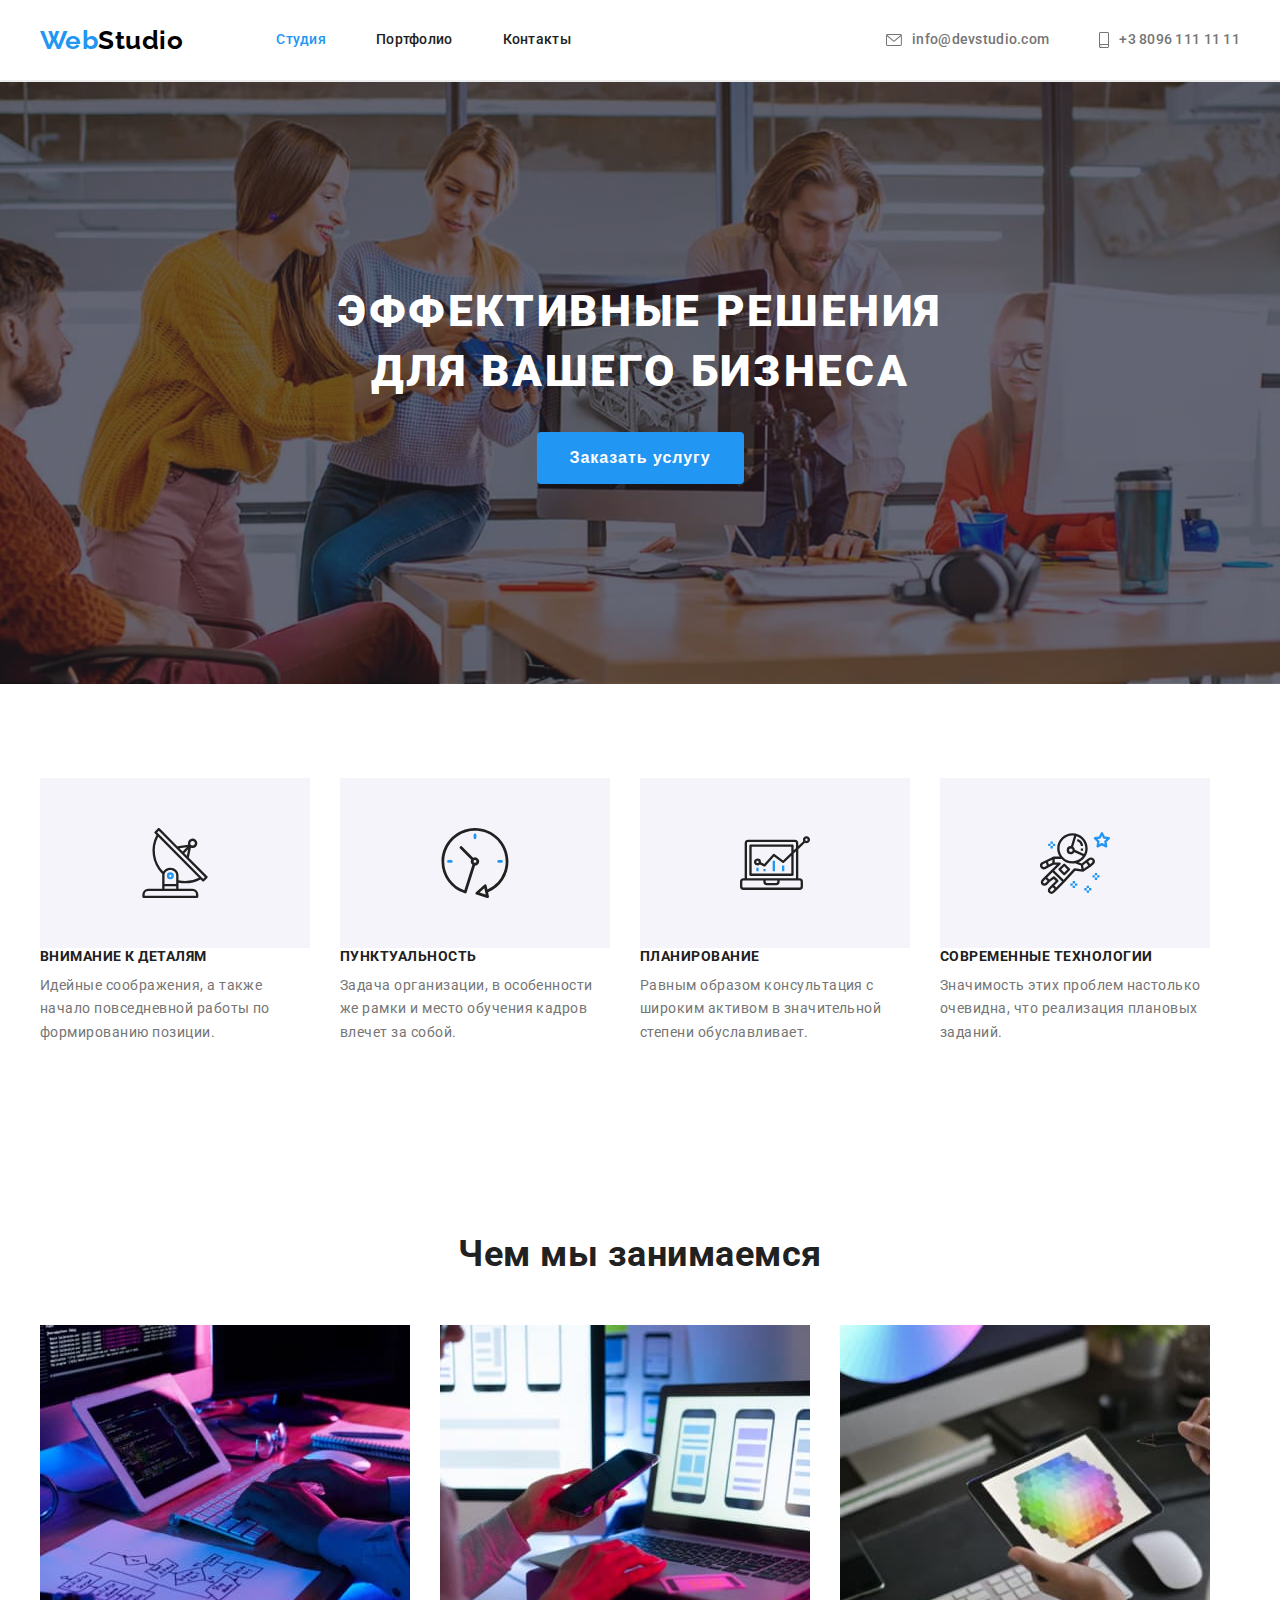
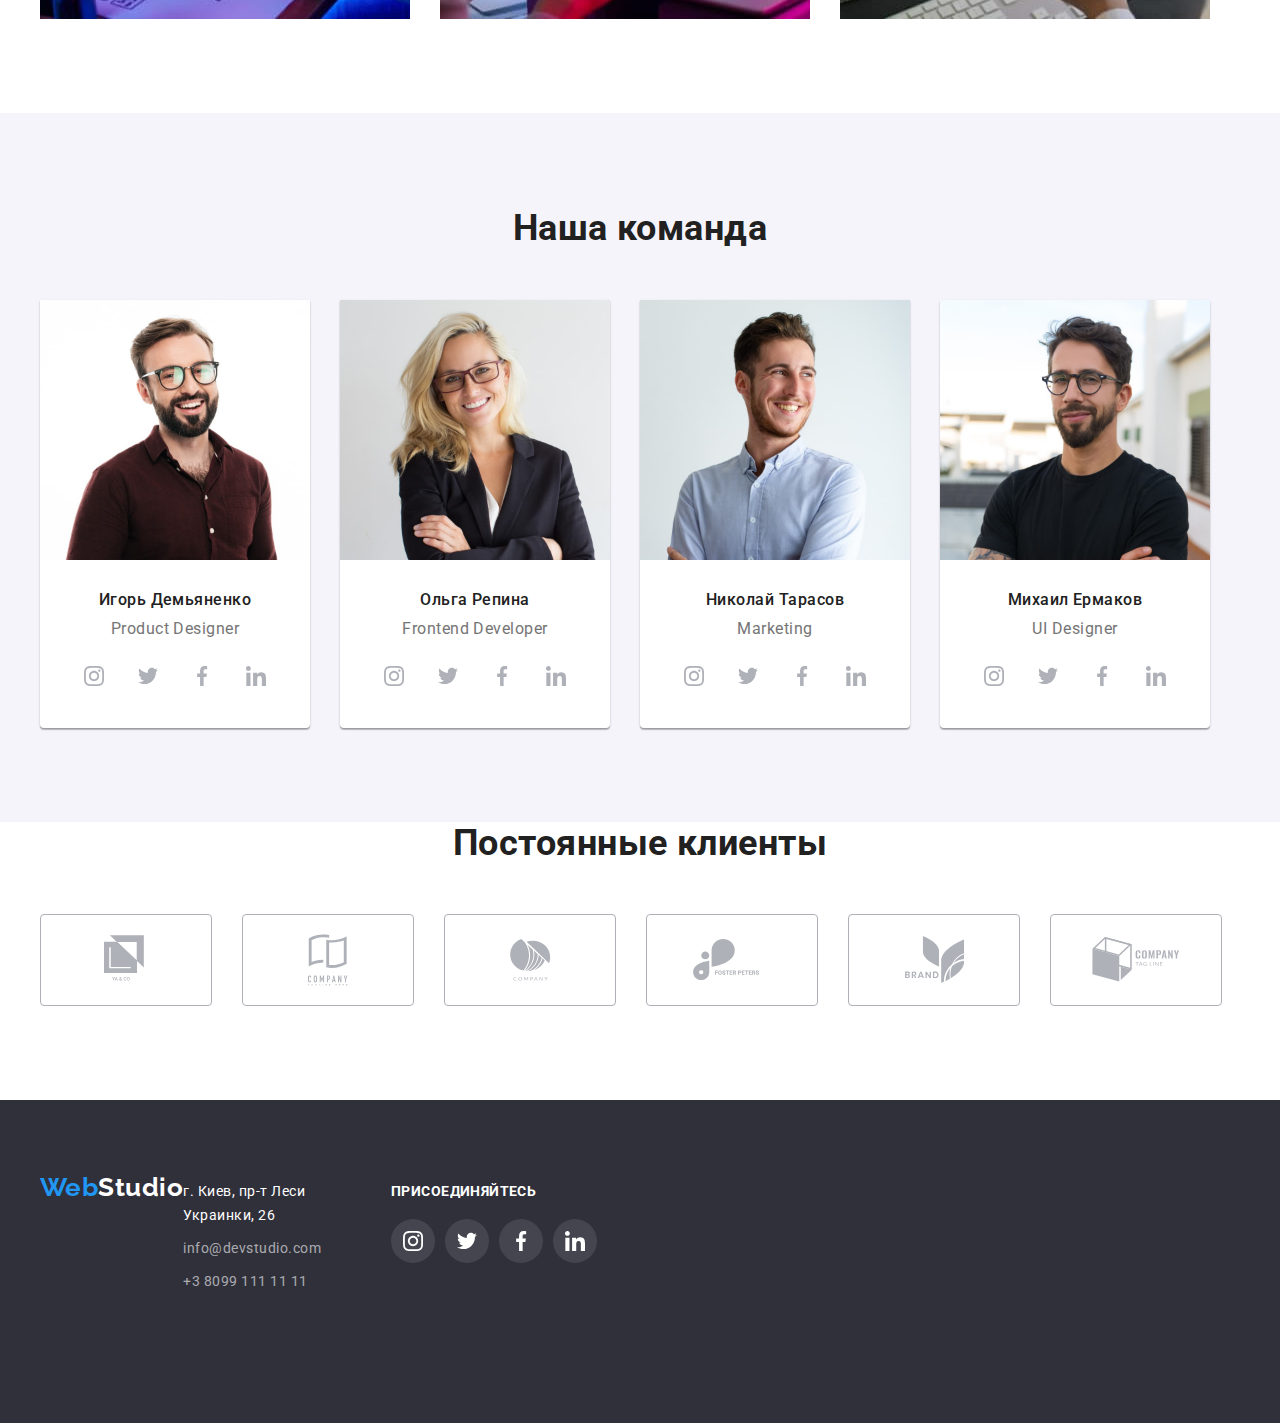
==== index.html @ 5ab29595 "44" ====
<!DOCTYPE html>
<html lang="ru">
  <head>
    <meta charset="UTF-8" />
    <meta name="viewport" content="width=device-width, initial-scale=1.0" />
    <title>WebStudio (Version 2.1)</title>
    <link rel="preconnect" href="https://fonts.gstatic.com" />
    <link
      href="https://fonts.googleapis.com/css2?family=Raleway:wght@700&family=Roboto:wght@400;500;700;900&display=swap"
      rel="stylesheet"
    />
    <link
      rel="stylesheet"
      href="https://cdnjs.cloudflare.com/ajax/libs/modern-normalize/1.0.0/modern-normalize.min.css"
      integrity="sha512-ISS7cAi1PEhQ8jnbJpJZMd29NlhNj4AWYyLOSp2CE/CsHxTCu+r+t0D2yoJudVrd0/8fTVPUVDzY5Tvli75u/g=="
      crossorigin="anonymous"
    />
    <link rel="stylesheet" href="./css/styles.css" />
  </head>
  <body>
    <header>
      <nav class="container main-nav">
        <a href="/" class="logo-header">
          <span class="logo-webletters">Web</span>Studio</a
        >
        <!-- Site nav -->
        <ul class="site-nav list">
          <li class="site-nav-item">
            <a href="/" class="primary-link current">Студия</a>
          </li>
          <li class="site-nav-item">
            <a href="./portfolio.html" class="primary-link">Портфолио</a>
          </li>
          <li class="site-nav-item">
            <a href="./contacts.html" class="primary-link">Контакты</a>
          </li>
        </ul>
        <!-- Contacts links in Header -->
        <ul class="header-contacts list">
          <li class="header-contacts-item">
            <a href="mailto:info@devstudio.com" class="contacts-link">
              <svg class="header-contacts-icon-env">
                <use href="./images/sprite.svg#envelope"></use></svg
              >info@devstudio.com</a
            >
          </li>
          <li class="header-contacts-item">
            <a href="tel:+380961111111" class="contacts-link"
              ><svg class="header-contacts-icon-smart">
                <use href="./images/sprite.svg#smartphone"></use></svg
              >+3 8096 111 11 11</a
            >
          </li>
        </ul>
      </nav>
      <div class="header-border"></div>
    </header>
    <main>
      <!-- Hero -->
      <section class="hero-section section">
        <h1 class="hero-section-title">
          ЭФФЕКТИВНЫЕ РЕШЕНИЯ <br />ДЛЯ ВАШЕГО БИЗНЕСА
        </h1>
        <!-- Button -->
        <button type="button" class="primary-button">Заказать услугу</button>
      </section>
      <section class="feature-section section">
        <div class="container">
          <h2 hidden>Features</h2>
          <ul class="features-list list">
            <li class="features-list-item icon-antenna">
              <h3 class="features-list-title">ВНИМАНИЕ К ДЕТАЛЯМ</h3>
              <p class="features-list-text">
                Идейные соображения, а также начало повседневной работы по
                формированию позиции.
              </p>
            </li>
            <li class="features-list-item icon-clock">
              <h3 class="features-list-title">ПУНКТУАЛЬНОСТЬ</h3>
              <p class="features-list-text">
                Задача организации, в особенности же рамки и место обучения
                кадров влечет за собой.
              </p>
            </li>
            <li class="features-list-item icon-diagram">
              <h3 class="features-list-title">ПЛАНИРОВАНИЕ</h3>
              <p class="features-list-text">
                Равным образом консультация с широким активом в значительной
                степени обуславливает.
              </p>
            </li>
            <li class="features-list-item icon-astronaut">
              <h3 class="features-list-title">СОВРЕМЕННЫЕ ТЕХНОЛОГИИ</h3>
              <p class="features-list-text">
                Значимость этих проблем настолько очевидна, что реализация
                плановых заданий.
              </p>
            </li>
          </ul>
        </div>
      </section>
      <!-- Courses -->
      <section class="courses-section section">
        <div class="container">
          <h2 class="secondary-titles">Чем мы занимаемся</h2>
          <ul class="list courses-list">
            <li class="courses-list-item">
              <a href="">
                <img
                  src="./images/box-1.jpg"
                  alt="Планшет на столе"
                  width="370"
                />
              </a>
            </li>
            <li class="courses-list-item">
              <a href="">
                <img
                  src="./images/box-2.jpg"
                  alt="Телефон в руке"
                  width="370"
                />
              </a>
            </li>
            <li class="courses-list-item">
              <a href="">
                <img
                  src="./images/box-3.jpg"
                  alt="Планшет в руке"
                  width="370"
                />
              </a>
            </li>
          </ul>
        </div>
      </section>
      <!-- Crew -->
      <section class="crew-section section">
        <div class="container">
          <h2 class="secondary-titles">Наша команда</h2>
          <ul class="list crew-list">
            <li class="crew-list-item">
              <img
                src="./images/Igor.jpg"
                alt="Фото Игорь Демьяненко"
                width="270"
              />
              <h3 class="crew-name">Игорь Демьяненко</h3>
              <p lang="en" class="crew-profession">Product Designer</p>
              <div class="crew-icon-row">
                <ul class="crew-icon-list list">
                  <li class="crew-icon-item">
                    <a href="#" class="crew-icon-link">
                      <svg class="crew-icon">
                        <use href="./images/sprite.svg#instagram"></use>
                      </svg>
                    </a>
                  </li>
                  <li class="crew-icon-item">
                    <a href="#" class="crew-icon-link">
                      <svg class="crew-icon">
                        <use href="./images/sprite.svg#twitter"></use>
                      </svg>
                    </a>
                  </li>
                  <li class="crew-icon-item">
                    <a href="#" class="crew-icon-link">
                      <svg class="crew-icon">
                        <use href="./images/sprite.svg#facebook"></use>
                      </svg>
                    </a>
                  </li>
                  <li class="crew-icon-item">
                    <a href="#" class="crew-icon-link">
                      <svg class="crew-icon">
                        <use href="./images/sprite.svg#linkedin"></use>
                      </svg>
                    </a>
                  </li>
                </ul>
              </div>
            </li>
            <li class="crew-list-item">
              <img
                src="./images/Olga.jpg"
                alt="Фото Ольга Репина"
                width="270"
              />
              <h3 class="crew-name">Ольга Репина</h3>
              <p lang="en" class="crew-profession">Frontend Developer</p>
              <div class="crew-icon-row">
                <ul class="crew-icon-list list">
                  <li class="crew-icon-item">
                    <a href="#" class="crew-icon-link">
                      <svg class="crew-icon">
                        <use href="./images/sprite.svg#instagram"></use>
                      </svg>
                    </a>
                  </li>
                  <li class="crew-icon-item">
                    <a href="#" class="crew-icon-link">
                      <svg class="crew-icon">
                        <use href="./images/sprite.svg#twitter"></use>
                      </svg>
                    </a>
                  </li>
                  <li class="crew-icon-item">
                    <a href="#" class="crew-icon-link">
                      <svg class="crew-icon">
                        <use href="./images/sprite.svg#facebook"></use>
                      </svg>
                    </a>
                  </li>
                  <li class="crew-icon-item">
                    <a href="#" class="crew-icon-link">
                      <svg class="crew-icon">
                        <use href="./images/sprite.svg#linkedin"></use>
                      </svg>
                    </a>
                  </li>
                </ul>
              </div>
            </li>
            <li class="crew-list-item">
              <img
                src="./images/Nick.jpg"
                alt="Фото Николай Тарасов"
                width="270"
              />
              <h3 class="crew-name">Николай Тарасов</h3>
              <p lang="en" class="crew-profession">Marketing</p>
              <div class="crew-icon-row">
                <ul class="crew-icon-list list">
                  <li class="crew-icon-item">
                    <a href="#" class="crew-icon-link">
                      <svg class="crew-icon">
                        <use href="./images/sprite.svg#instagram"></use>
                      </svg>
                    </a>
                  </li>
                  <li class="crew-icon-item">
                    <a href="#" class="crew-icon-link">
                      <svg class="crew-icon">
                        <use href="./images/sprite.svg#twitter"></use>
                      </svg>
                    </a>
                  </li>
                  <li class="crew-icon-item">
                    <a href="#" class="crew-icon-link">
                      <svg class="crew-icon">
                        <use href="./images/sprite.svg#facebook"></use>
                      </svg>
                    </a>
                  </li>
                  <li class="crew-icon-item">
                    <a href="#" class="crew-icon-link">
                      <svg class="crew-icon">
                        <use href="./images/sprite.svg#linkedin"></use>
                      </svg>
                    </a>
                  </li>
                </ul>
              </div>
            </li>
            <li class="crew-list-item">
              <img
                src="./images/Michel.jpg"
                alt="Фото Михаил Ермаков"
                width="270"
              />
              <h3 class="crew-name">Михаил Ермаков</h3>
              <p lang="en" class="crew-profession">UI Designer</p>
              <div class="crew-icon-row">
                <ul class="crew-icon-list list">
                  <li class="crew-icon-item">
                    <a href="#" class="crew-icon-link">
                      <svg class="crew-icon">
                        <use href="./images/sprite.svg#instagram"></use>
                      </svg>
                    </a>
                  </li>
                  <li class="crew-icon-item">
                    <a href="#" class="crew-icon-link">
                      <svg class="crew-icon">
                        <use href="./images/sprite.svg#twitter"></use>
                      </svg>
                    </a>
                  </li>
                  <li class="crew-icon-item">
                    <a href="#" class="crew-icon-link">
                      <svg class="crew-icon">
                        <use href="./images/sprite.svg#facebook"></use>
                      </svg>
                    </a>
                  </li>
                  <li class="crew-icon-item">
                    <a href="#" class="crew-icon-link">
                      <svg class="crew-icon">
                        <use href="./images/sprite.svg#linkedin"></use>
                      </svg>
                    </a>
                  </li>
                </ul>
              </div>
            </li>
          </ul>
        </div>
      </section>
      <!-- Clients -->
      <section class="client-section">
        <div class="container">
          <h2 class="secondary-titles">Постоянные клиенты</h2>
          <ul class="clients-list list">
            <li class="clients-item">
              <a href="#" class="clients-link">
                <svg class="clients-icon first-comp">
                  <use href="./images/sprite.svg#logo-1"></use>
                </svg>
              </a>
            </li>
            <li class="clients-item">
              <a href="#" class="clients-link">
                <svg class="clients-icon second-comp">
                  <use href="./images/sprite.svg#logo-2"></use>
                </svg>
              </a>
            </li>
            <li class="clients-item">
              <a href="#" class="clients-link">
                <svg class="clients-icon third-comp">
                  <use href="./images/sprite.svg#logo-3"></use>
                </svg>
              </a>
            </li>
            <li class="clients-item">
              <a href="#" class="clients-link">
                <svg class="clients-icon fourth-comp">
                  <use href="./images/sprite.svg#logo-4"></use>
                </svg>
              </a>
            </li>
            <li class="clients-item">
              <a href="#" class="clients-link">
                <svg class="clients-icon fifth-comp">
                  <use href="./images/sprite.svg#logo-5"></use>
                </svg>
              </a>
            </li>
            <li class="clients-item">
              <a href="#" class="clients-link">
                <svg class="clients-icon sixth-comp">
                  <use href="./images/sprite.svg#logo-6"></use>
                </svg>
              </a>
            </li>
          </ul>
        </div>
      </section>
    </main>
    <footer class="footer-bgc">
      <div class="container">
        <a href="/" class="logo-footer">
          <span class="logo-webletters">Web</span>Studio</a
        >
        <address class="footer-address">
          <ul class="footer-address-list list">
            <li class="footer-address-item">г. Киев, пр-т Леси Украинки, 26</li>
            <li class="footer-address-item">
              <a
                href="mailto:info@devstudio.com"
                class="footer-address-contacts"
                >info@devstudio.com</a
              >
            </li>
            <li class="footer-address-item">
              <a href="tel:+380991111111" class="footer-address-contacts"
                >+3 8099 111 11 11</a
              >
            </li>
          </ul>
        </address>
        <div class="footer-icon-row">
          <h4 class="footer-icon-title">присоединяйтесь</h4>
          <ul class="footer-icon-list list">
            <li class="footer-icon-item">
              <a href="#" class="footer-icon-link">
                <svg class="footer-icon">
                  <use href="./images/sprite.svg#instagram"></use>
                </svg>
              </a>
            </li>
            <li class="footer-icon-item">
              <a href="#" class="footer-icon-link">
                <svg class="footer-icon">
                  <use href="./images/sprite.svg#twitter"></use>
                </svg>
              </a>
            </li>
            <li class="footer-icon-item">
              <a href="#" class="footer-icon-link">
                <svg class="footer-icon">
                  <use href="./images/sprite.svg#facebook"></use>
                </svg>
              </a>
            </li>
            <li class="footer-icon-item">
              <a href="#" class="footer-icon-link">
                <svg class="footer-icon">
                  <use href="./images/sprite.svg#linkedin"></use>
                </svg>
              </a>
            </li>
          </ul>
        </div>
      </div>
    </footer>
  </body>
</html>
---- css/styles.css ----
:root {
  --primary-text-color: #212121;
  --secondary-text-color: #757575;
  --main-background-color: #e5e5e5;
  --secondary-background-color: #2f303a;
  --third-background-color: #f5f4fa;
  --accent-color: #2196f3;
  --white-color: #ffffff;
  --projects-list-item-gap: 30px;
  --icon-color: #afb1b8;
}
/* Текст основного текста (Заголовки) #212121 */
/* Вторичный цвет текста #757575 */
/* белый #ffffff */
/* акцент #2196F3 */
/* основной цвет фона #E5E5E5 */
/* вторичный цвет фона - Эффективные решения и Футер #2F303A */
/* вторичный цвет фона - Наша команда #F5F4FA */
body {
  margin: 0;
  background-color: var(--white-color);
  font-family: 'Roboto', sans-serif;
  letter-spacing: 0.03em;
  color: var(--primary-text-color);
  overflow-x: hidden;
}
.container {
  margin: 0 auto;
  width: 1200px;
  padding-left: 15px;
  padding-right: 15px;
  margin-left: auto;
  margin-right: auto;

  /* outline: 2px solid tomato; */
}
.section {
  padding-top: 94px;
  padding-bottom: 94px;
}
img {
  display: block;
  max-width: 100%;
  height: auto;
}
/* Утилиты */
.list {
  list-style: none;
  padding: 0;
  margin: 0;
}
/* Header */
.main-nav {
  display: flex;
  align-items: center;
}
.header-border {
  width: 1600px;
  height: 0px;
  left: 0px;
  top: 80px;
  border: 1px solid #ececec;
}
/* Header Logo */
.logo-header {
  font-family: Raleway;
  font-weight: bold;
  font-size: 26px;
  line-height: 1.19;
  color: #000000;
  text-decoration: none;
}
.logo-webletters {
  color: var(--accent-color);
}
/* Header Site nav */
.site-nav {
  display: flex;
  margin-left: 93px;
}
.site-nav .site-nav-item:not(:last-child) {
  margin-right: 50px;
}
.site-nav .primary-link {
  display: block;
  padding-top: 32px;
  padding-bottom: 32px;
}
.primary-link {
  font-weight: 500;
  font-size: 14px;
  line-height: 1.14;
  letter-spacing: 0.02em;
  color: var(--primary-text-color);
  text-decoration: none;
}
.current {
  color: var(--accent-color);
}
.primary-link:hover,
.primary-link:focus {
  color: var(--accent-color);
}
/* Header contacts */
.header-contacts {
  display: flex;
  margin-left: auto;
}
.header-contacts .header-contacts-item + .header-contacts-item {
  margin-left: 50px;
}
.contacts-link {
  display: flex;
  font-weight: 500;
  font-size: 14px;
  line-height: 1.14;
  letter-spacing: 0.02em;
  justify-content: center;
  align-items: center;
  color: var(--secondary-text-color);
  text-decoration: none;
  fill: var(--secondary-text-color);
}
.contacts-link:hover,
.contacts-link:focus {
  color: var(--accent-color);
  fill: var(--accent-color);
}
.header-contacts-icon-env {
  margin-right: 10px;
  width: 16px;
  height: 12px;
}
.header-contacts-icon-smart {
  margin-right: 10px;
  width: 10px;
  height: 16px;
}
/* .header-contacts-icon:hover {
  fill: var(--accent-color);
} */

.header-portfolio {
  margin-top: 0;
}
.portfolio-nav {
  display: flex;
  justify-content: center;
  margin-bottom: 34px;
}
.portfolio-nav .portfolio-nav-item + .portfolio-nav-item {
  margin-left: 8px;
}
/* Hero */
.hero-section {
  margin-top: 0;
  padding-top: 200px;
  padding-bottom: 200px;
  text-align: center;
  background-color: C4C4C4;
  background-image: linear-gradient(
      rgba(47, 48, 58, 0.4),
      rgba(47, 48, 58, 0.4)
    ),
    url('../images/hero-bg-img.jpg');
  background-repeat: no-repeat;
  background-position: center;
  background-size: cover;
}
.hero-section-title {
  margin: 0;
  margin-bottom: 30px;
  font-weight: 900;
  font-size: 44px;
  line-height: 1.36;
  letter-spacing: 0.06em;
  text-transform: uppercase;
  color: var(--white-color);
}
/* Buttons */
/* Заказать услугу */
.primary-button {
  display: inline-block;
  border: 1px solid transparent;
  border-radius: 4px;
  padding: 10px 32px;
  min-width: 200px;
  font-weight: bold;
  font-size: 16px;
  line-height: 1.87;
  align-items: center;
  text-align: center;
  letter-spacing: 0.06em;
  background-color: var(--accent-color);
  color: var(--white-color);
}
/* Кнопки второй страницы */
.secondary-button {
  display: inline-block;
  border: 1px solid transparent;
  border-radius: 4px;
  padding: 6px 22px;
  min-width: 73px;
  font-weight: 500;
  font-size: 16px;
  line-height: 1.6;
  background-color: var(--third-background-color);
  color: var(--primary-text-color);
  text-align: center;
}
.secondary-button:hover,
.secondary-button:focus {
  background-color: var(--accent-color);
  color: var(--white-color);
  box-shadow: 0px 3px 1px rgba(0, 0, 0, 0.1), 0px 1px 2px rgba(0, 0, 0, 0.08),
    0px 2px 2px rgba(0, 0, 0, 0.12);
}
.pointer {
  cursor: pointer;
}
/* Features */
/* .feature-section {
  margin-bottom: 94px;
} */
.features-list {
  display: flex;
}
.features-list-item {
  width: 270px;
}

.features-list-item::before {
  display: block;
  content: '';
  height: 120px;
  padding: 25px 100px;
  background-size: 70px 70px;
  background-repeat: no-repeat;
  background-position: center;
  background-color: var(--third-background-color);
}
.icon-antenna::before {
  background-image: url('../images/antenna.svg');
}
.icon-clock::before {
  background-image: url('../images/clock.svg');
}
.icon-diagram::before {
  background-image: url('../images/diagram.svg');
}
.icon-astronaut::before {
  background-image: url('../images/astronaut.svg');
}
.features-list .features-list-item + .features-list-item {
  margin-left: 30px;
}
.features-list-title {
  margin-top: 0;
  margin-bottom: 10px;
  font-weight: bold;
  font-size: 14px;
  line-height: 1.14x;
  text-transform: uppercase;
}
.features-list-text {
  margin-top: 0;
  margin-bottom: 0;
  font-size: 14px;
  line-height: 1.71;
  color: var(--secondary-text-color);
}
/* Courses */
/* .courses-section {
  margin-bottom: 94px;
} */
.courses-list {
  display: flex;
}
.courses-list .courses-list-item + .courses-list-item {
  margin-left: 30px;
}
.secondary-titles {
  margin-top: 0;
  margin-bottom: 50px;
  font-weight: bold;
  font-size: 36px;
  line-height: 1.17;
  text-align: center;
}
/* Crew */

.crew-section {
  background-color: var(--third-background-color);
}
.crew-list {
  display: flex;
}
.crew-list-item {
  background-color: var(--white-color);
  text-align: center;
  box-shadow: 0px 1px 3px rgba(0, 0, 0, 0.12), 0px 1px 1px rgba(0, 0, 0, 0.14),
    0px 2px 1px rgba(0, 0, 0, 0.2);
  border-radius: 0px 0px 4px 4px;
}
.crew-list .crew-list-item + .crew-list-item {
  margin-left: 30px;
}
.crew-name {
  margin-top: 30px;
  margin-bottom: 10px;
  font-weight: 500;
  font-size: 16px;
  line-height: 1.19;
}
.crew-profession {
  margin-top: 0;
  margin-bottom: 0;
  font-size: 16px;
  line-height: 1.19;
  color: var(--secondary-text-color);
}
.crew-icon-row {
  margin: 16px 32px 30px 32px;
}
.crew-icon-list {
  display: flex;
  padding: 0;
  margin: 0 auto;
}
.crew-icon-item {
  display: inherit;
}
.crew-icon-link {
  display: inherit;
  align-items: center;
  justify-content: center;
  width: 44px;
  height: 44px;
  fill: var(--icon-color);
}
.crew-icon {
  width: 20px;
  height: 20px;
}
.crew-icon-item:not(:last-child) {
  margin-right: 10px;
}
.crew-icon-link:hover {
  fill: var(--white-color);
  background-color: var(--accent-color);
  border-radius: 50%;
}
/* Clients */

.client-section .container {
  padding-bottom: 94px;
}
.clients-list {
  display: flex;
  padding: 0;
  margin: 0;
}
.clients-item {
  display: inherit;
  border: 1px solid var(--icon-color);
  box-sizing: border-box;
  border-radius: 4px;
}
.clients-link {
  display: inherit;
  align-items: center;
  justify-content: center;
  width: 170px;
  height: 90px;
  fill: var(--icon-color);
}
.clients-item:not(:last-child) {
  margin-right: 30px;
}
.clients-icon.first-comp {
  width: 44px;
  height: 49px;
}
.clients-icon.second-comp {
  width: 40px;
  height: 52px;
}
.clients-icon.third-comp {
  width: 41px;
  height: 42px;
}
.clients-icon.fourth-comp {
  width: 79px;
  height: 42px;
}
.clients-icon.fifth-comp {
  width: 59px;
  height: 47px;
}
.clients-icon.sixth-comp {
  width: 88px;
  height: 45px;
}
.clients-link:hover {
  border: 1px solid var(--accent-color);
  fill: var(--accent-color);
}

/* Projects */

.projects-section .container {
  margin-bottom: 34px;
}
.projects-list {
  display: flex;
  flex-wrap: wrap;
  margin-top: calc(-1 * var(--projects-list-item-gap));
  margin-left: calc(-1 * var(--projects-list-item-gap));
}
.projects-list-item {
  flex-basis: calc(100% / 3 - var(--projects-list-item-gap));
  margin-left: var(--projects-list-item-gap);
  margin-top: var(--projects-list-item-gap);
  border-bottom: 1px solid #eeeeee;
}
.projects-list-item:hover {
  box-shadow: 0px 1px 1px rgba(0, 0, 0, 0.12), 0px 4px 4px rgba(0, 0, 0, 0.06),
    1px 4px 6px rgba(0, 0, 0, 0.16);
}
.card-content {
  padding: 20px 24px;
}
/* alternative variant for .projects-list-item*/
/* .projects-list-item {
  width: calc((100% - 60px) / 3);
  margin-right: 30px;
  margin-bottom: 30px;
  padding-bottom: 20px;
}
.projects-list-item:nth-child(3n) {
  margin-right: 0;
}
.projects-list-item:nth-last-child(-n + 3) {
  margin-bottom: 0;
} */
.projects-link {
  text-decoration: none;
}
.projects-name {
  margin-top: 0;
  margin-bottom: 4px;
  font-weight: bold;
  font-size: 18px;
  line-height: 2;
  letter-spacing: 0.06em;
  color: var(--primary-text-color);
  text-decoration: none;
}
.projects-entity {
  margin-top: 0;
  margin-bottom: 0;
  padding-bottom: 20px;
  font-size: 16px;
  line-height: 1.87;
  color: var(--secondary-text-color);
  text-decoration: none;
}

/* Footer */

.footer-bgc {
  padding-top: 60px;
  padding-bottom: 60px;
  background-color: var(--secondary-background-color);
}
.footer-block {
  display: flex;
}
/* .footer-bgc.container {
  display: flex;
} */
.logo-footer {
  margin-bottom: 20px;
  font-family: Raleway;
  font-weight: bold;
  font-size: 26px;
  line-height: 1.19;
  color: var(--white-color);
  text-decoration: none;
}
.footer-address {
  margin-top: 20px;
}
.footer-address-item:not(:last-child) {
  margin-bottom: 9px;
}
.footer-address-list {
  font-size: 14px;
  line-height: 1.71;
  color: var(--white-color);
  font-style: normal;
}
.footer-address-contacts {
  font-size: 14px;
  line-height: 1.71;
  color: rgba(255, 255, 255, 0.6);
  text-decoration: none;
}
.footer-address-contacts:hover,
.footer-address-contacts:focus {
  color: var(--accent-color);
}
.footer-bgc .container {
  display: flex;
  align-items: baseline;
}
.footer-icon-title {
  margin-top: 0;
  margin-bottom: 20px;
  font-weight: bold;
  font-size: 14px;
  line-height: 16px;
  letter-spacing: 0.03em;
  text-transform: uppercase;
  color: var(--white-color);
}
.footer-icon-row {
  width: 206px;
  height: 80px;
  margin: 0px 878px 100px 70px;
}
.footer-icon-list {
  display: flex;
  padding: 0;
  margin: 0 auto;
}
.footer-icon-item {
  display: inherit;
}
.footer-icon-link {
  display: inherit;
  align-items: center;
  justify-content: center;
  width: 44px;
  height: 44px;
  fill: var(--white-color);
  background-color: rgba(255, 255, 255, 0.1);
  border-radius: 50%;
}
.footer-icon {
  width: 20px;
  height: 20px;
}
.footer-icon-item:not(:last-child) {
  margin-right: 10px;
}
.footer-icon-item:hover {
  fill: var(--white-color);
  background-color: var(--accent-color);
  border-radius: 50%;
}
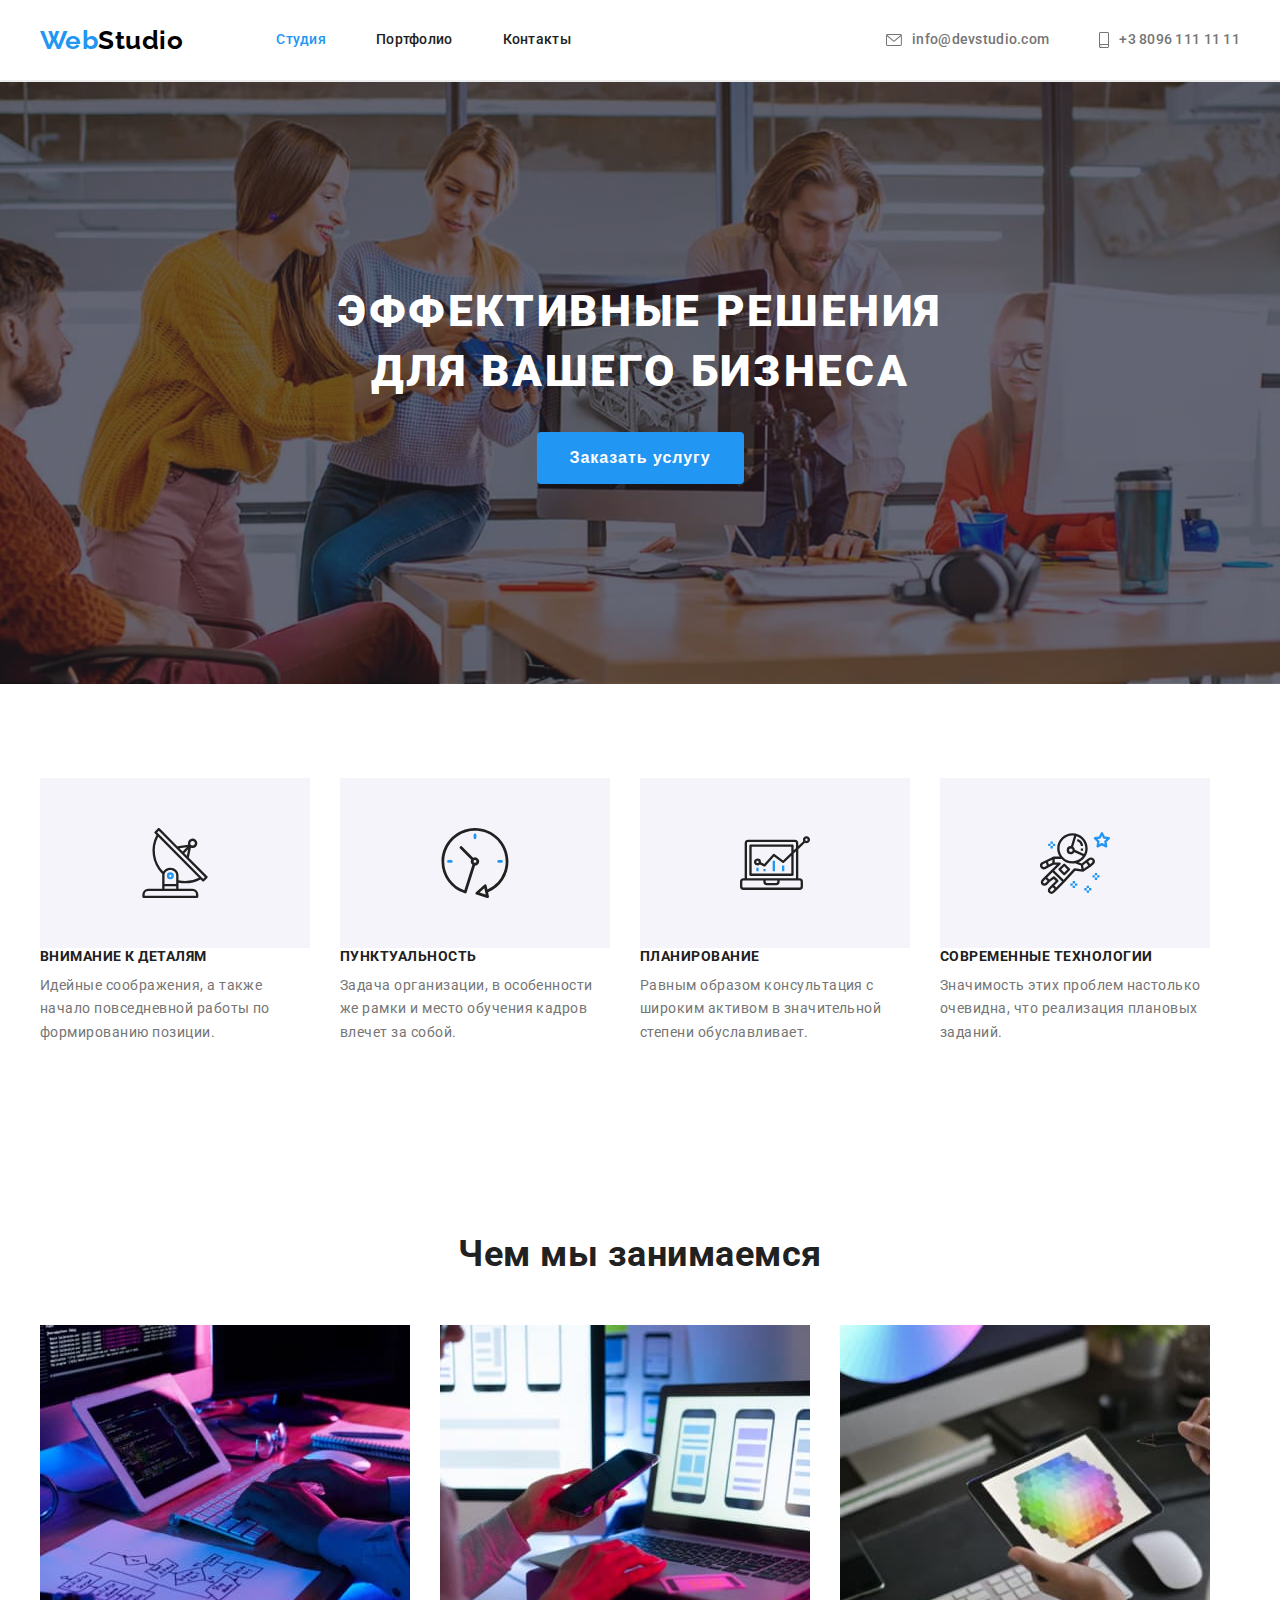
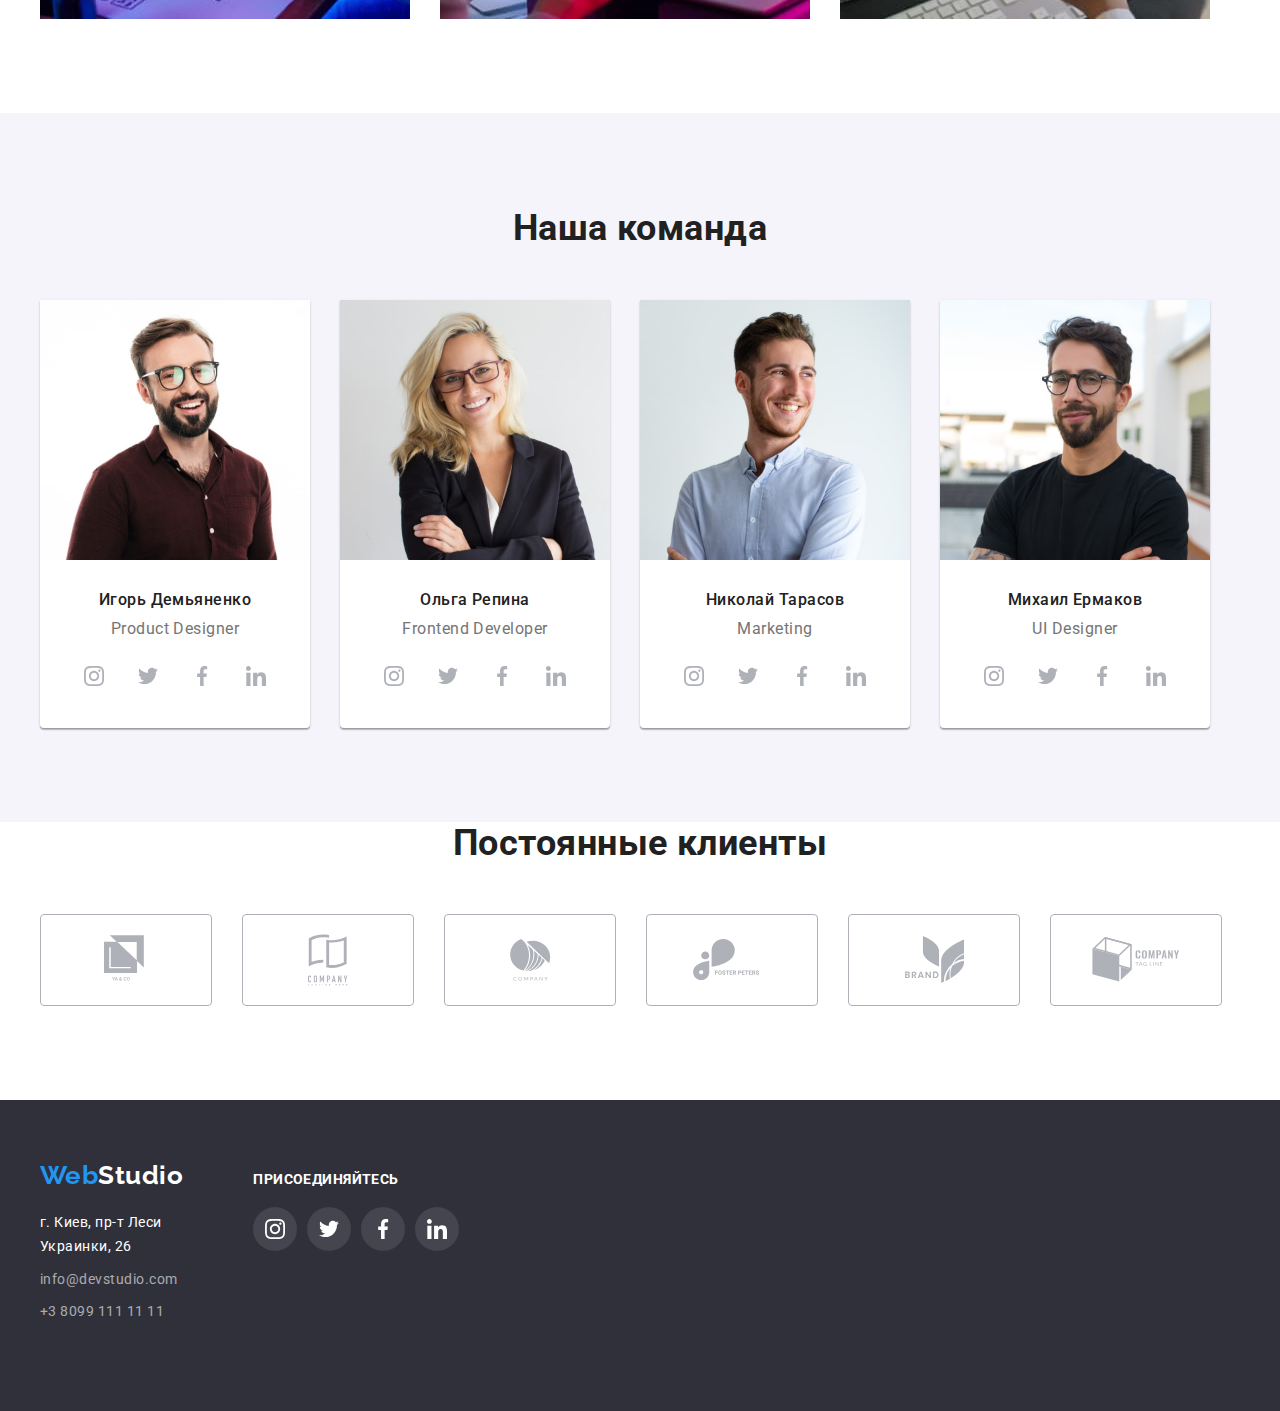
==== commit 033c10dc: "2" ====
--- a/index.html
+++ b/index.html
@@ -359,27 +359,32 @@
     </main>
     <footer class="footer-bgc">
       <div class="container">
-        <a href="/" class="logo-footer">
-          <span class="logo-webletters">Web</span>Studio</a
-        >
-        <address class="footer-address">
-          <ul class="footer-address-list list">
-            <li class="footer-address-item">г. Киев, пр-т Леси Украинки, 26</li>
-            <li class="footer-address-item">
-              <a
-                href="mailto:info@devstudio.com"
-                class="footer-address-contacts"
-                >info@devstudio.com</a
-              >
-            </li>
-            <li class="footer-address-item">
-              <a href="tel:+380991111111" class="footer-address-contacts"
-                >+3 8099 111 11 11</a
-              >
-            </li>
-          </ul>
-        </address>
-        <div class="footer-icon-row">
+        <section>
+          <h2 hidden>Footer</h2>
+          <a href="/" class="logo-footer">
+            <span class="logo-webletters">Web</span>Studio</a
+          >
+          <address class="footer-address">
+            <ul class="footer-address-list list">
+              <li class="footer-address-item">
+                г. Киев, пр-т Леси Украинки, 26
+              </li>
+              <li class="footer-address-item">
+                <a
+                  href="mailto:info@devstudio.com"
+                  class="footer-address-contacts"
+                  >info@devstudio.com</a
+                >
+              </li>
+              <li class="footer-address-item">
+                <a href="tel:+380991111111" class="footer-address-contacts"
+                  >+3 8099 111 11 11</a
+                >
+              </li>
+            </ul>
+          </address>
+        </section>
+        <section class="footer-icon-row">
           <h4 class="footer-icon-title">присоединяйтесь</h4>
           <ul class="footer-icon-list list">
             <li class="footer-icon-item">
@@ -411,7 +416,7 @@
               </a>
             </li>
           </ul>
-        </div>
+        </section>
       </div>
     </footer>
   </body>
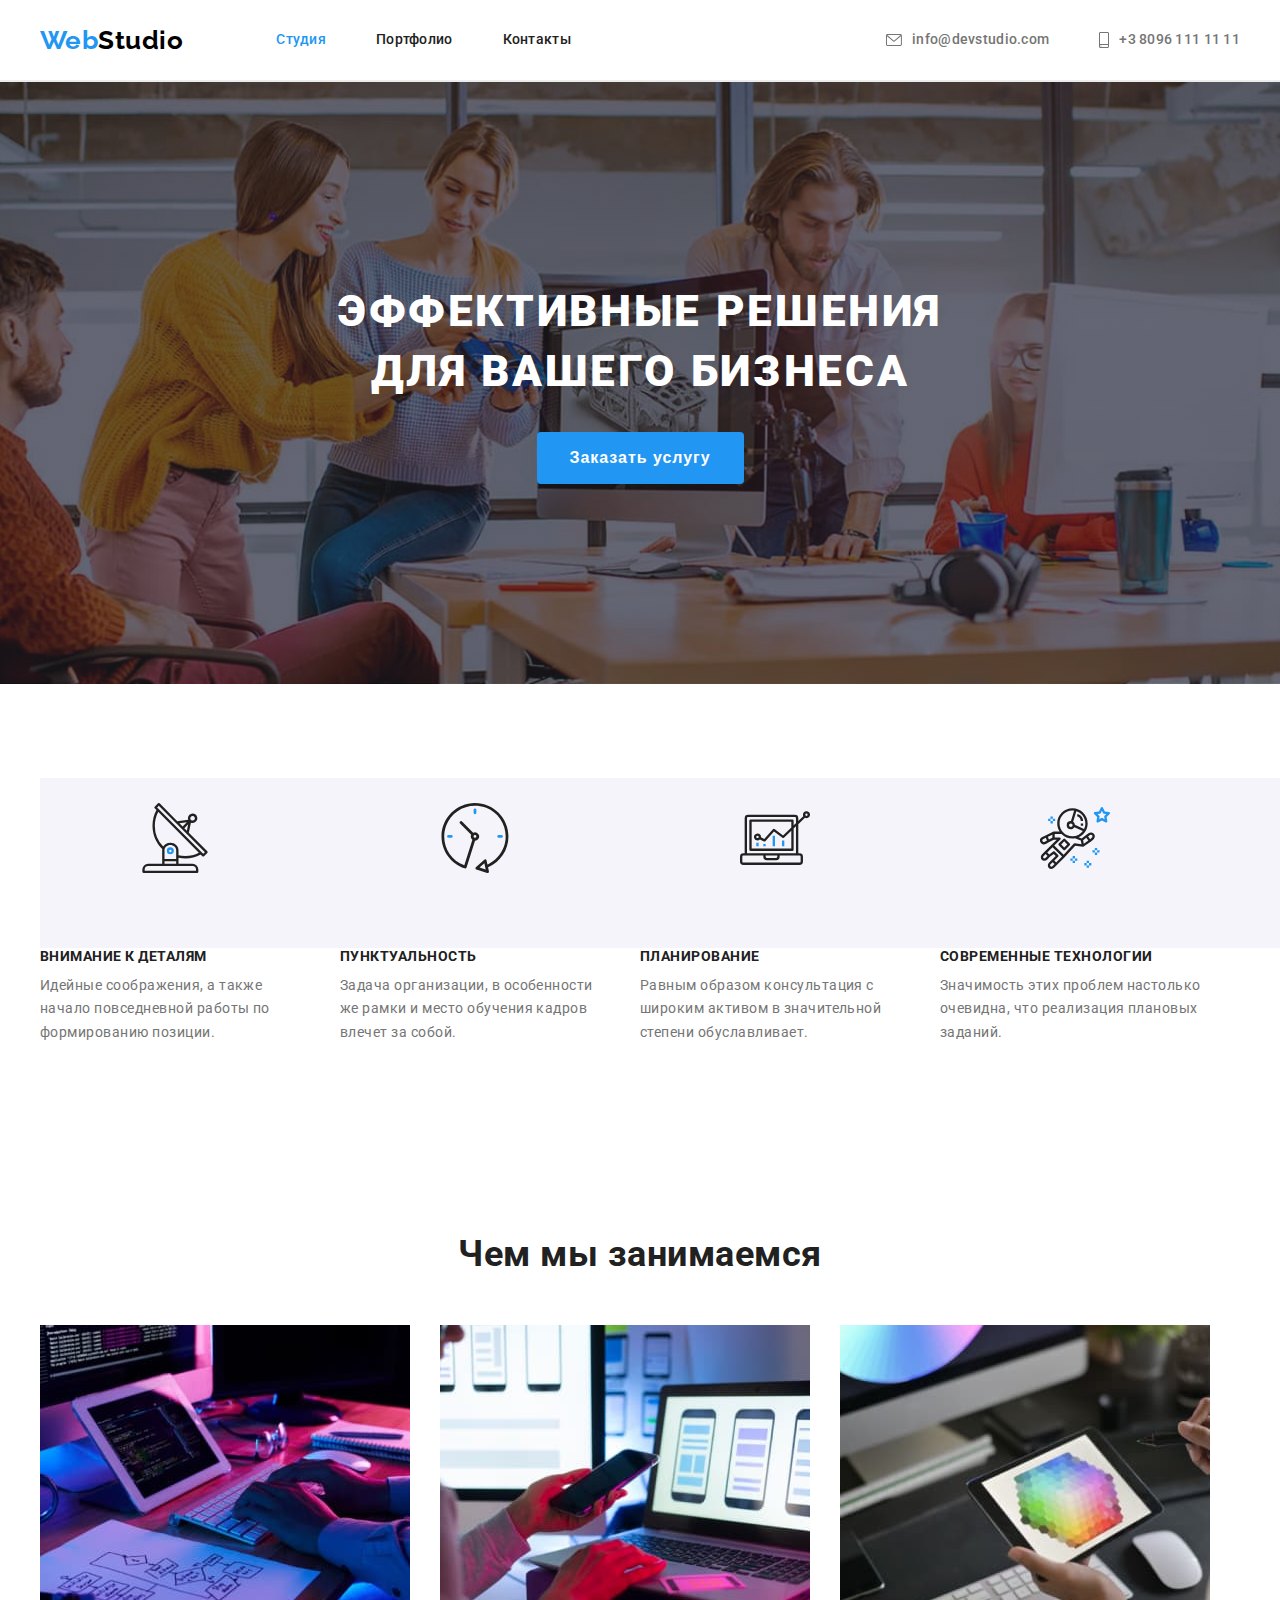
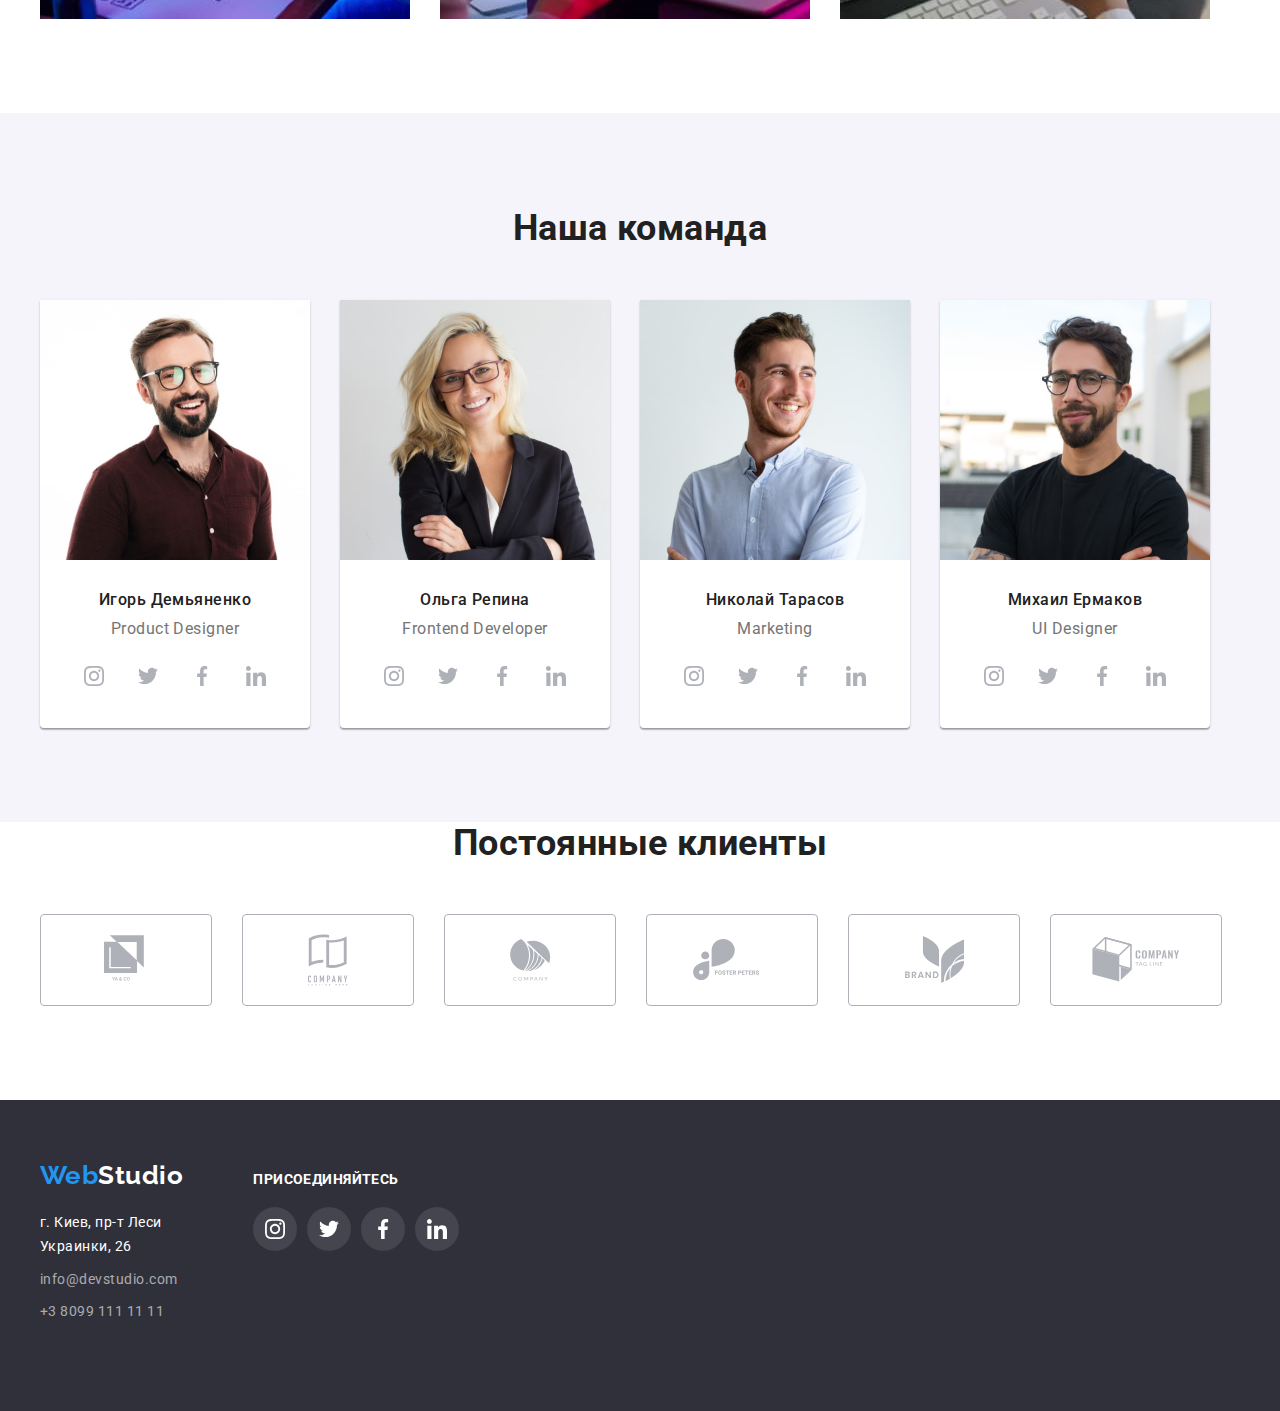
==== commit 9e4b9915: "3" ====
--- a/index.html
+++ b/index.html
@@ -68,28 +68,48 @@
         <div class="container">
           <h2 hidden>Features</h2>
           <ul class="features-list list">
-            <li class="features-list-item icon-antenna">
+            <li class="features-list-item">
+              <div class="feature-list-icon">
+                <svg class="feature-icon">
+                  <use href="./images/sprite.svg#antenna"></use>
+                </svg>
+              </div>
               <h3 class="features-list-title">ВНИМАНИЕ К ДЕТАЛЯМ</h3>
               <p class="features-list-text">
                 Идейные соображения, а также начало повседневной работы по
                 формированию позиции.
               </p>
             </li>
-            <li class="features-list-item icon-clock">
+            <li class="features-list-item">
+              <div class="feature-list-icon">
+                <svg class="feature-icon">
+                  <use href="./images/sprite.svg#clock"></use>
+                </svg>
+              </div>
               <h3 class="features-list-title">ПУНКТУАЛЬНОСТЬ</h3>
               <p class="features-list-text">
                 Задача организации, в особенности же рамки и место обучения
                 кадров влечет за собой.
               </p>
             </li>
-            <li class="features-list-item icon-diagram">
+            <li class="features-list-item">
+              <div class="feature-list-icon">
+                <svg class="feature-icon">
+                  <use href="./images/sprite.svg#diagram"></use>
+                </svg>
+              </div>
               <h3 class="features-list-title">ПЛАНИРОВАНИЕ</h3>
               <p class="features-list-text">
                 Равным образом консультация с широким активом в значительной
                 степени обуславливает.
               </p>
             </li>
-            <li class="features-list-item icon-astronaut">
+            <li class="features-list-item">
+              <div class="feature-list-icon">
+                <svg class="feature-icon">
+                  <use href="./images/sprite.svg#astronaut"></use>
+                </svg>
+              </div>
               <h3 class="features-list-title">СОВРЕМЕННЫЕ ТЕХНОЛОГИИ</h3>
               <p class="features-list-text">
                 Значимость этих проблем настолько очевидна, что реализация
--- a/css/styles.css
+++ b/css/styles.css
@@ -229,7 +229,7 @@
   width: 270px;
 }
 
-.features-list-item::before {
+/* .features-list-item::before {
   display: block;
   content: '';
   height: 120px;
@@ -250,6 +250,17 @@
 }
 .icon-astronaut::before {
   background-image: url('../images/astronaut.svg');
+} */
+.feature-list-icon {
+  display: block;
+  width: 270px;
+  height: 120px;
+  padding: 25px 100px;
+  background-color: var(--third-background-color);
+}
+.feature-icon {
+  width: 70px;
+  height: 70px;
 }
 .features-list .features-list-item + .features-list-item {
   margin-left: 30px;
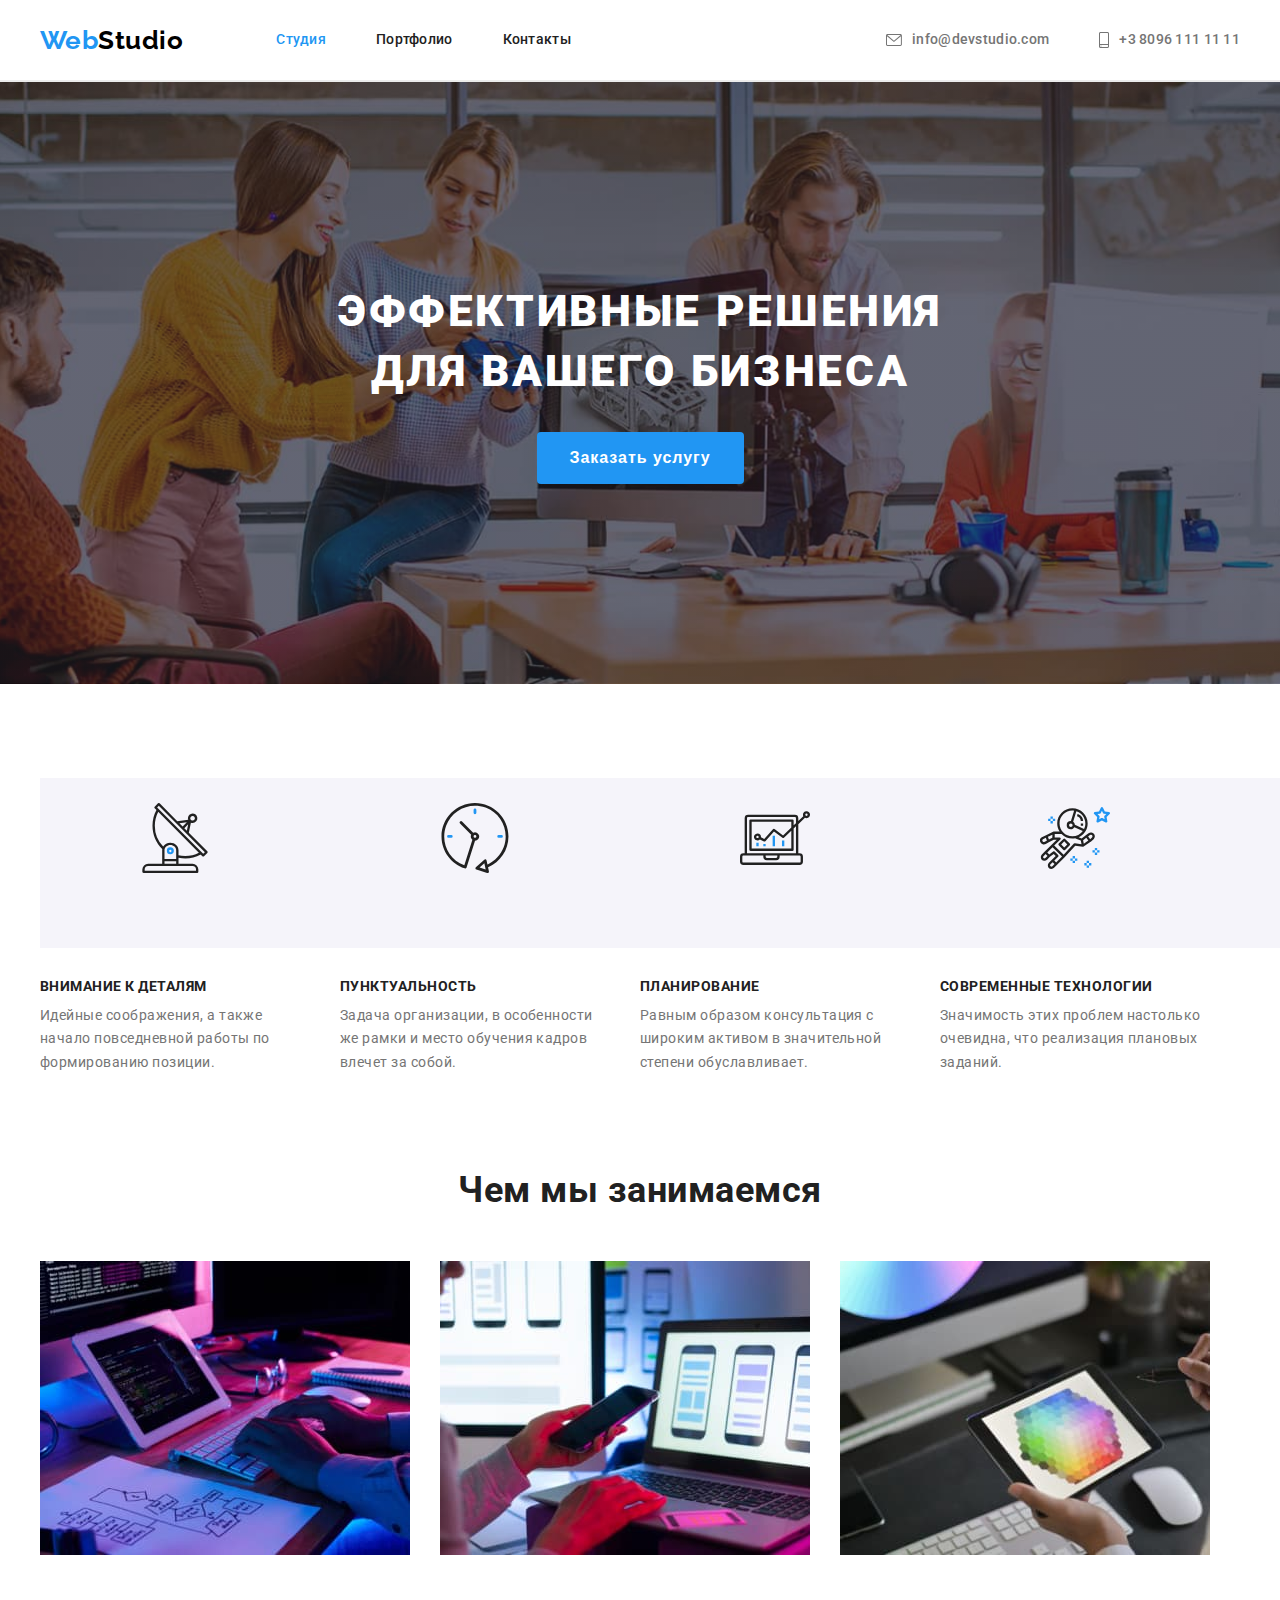
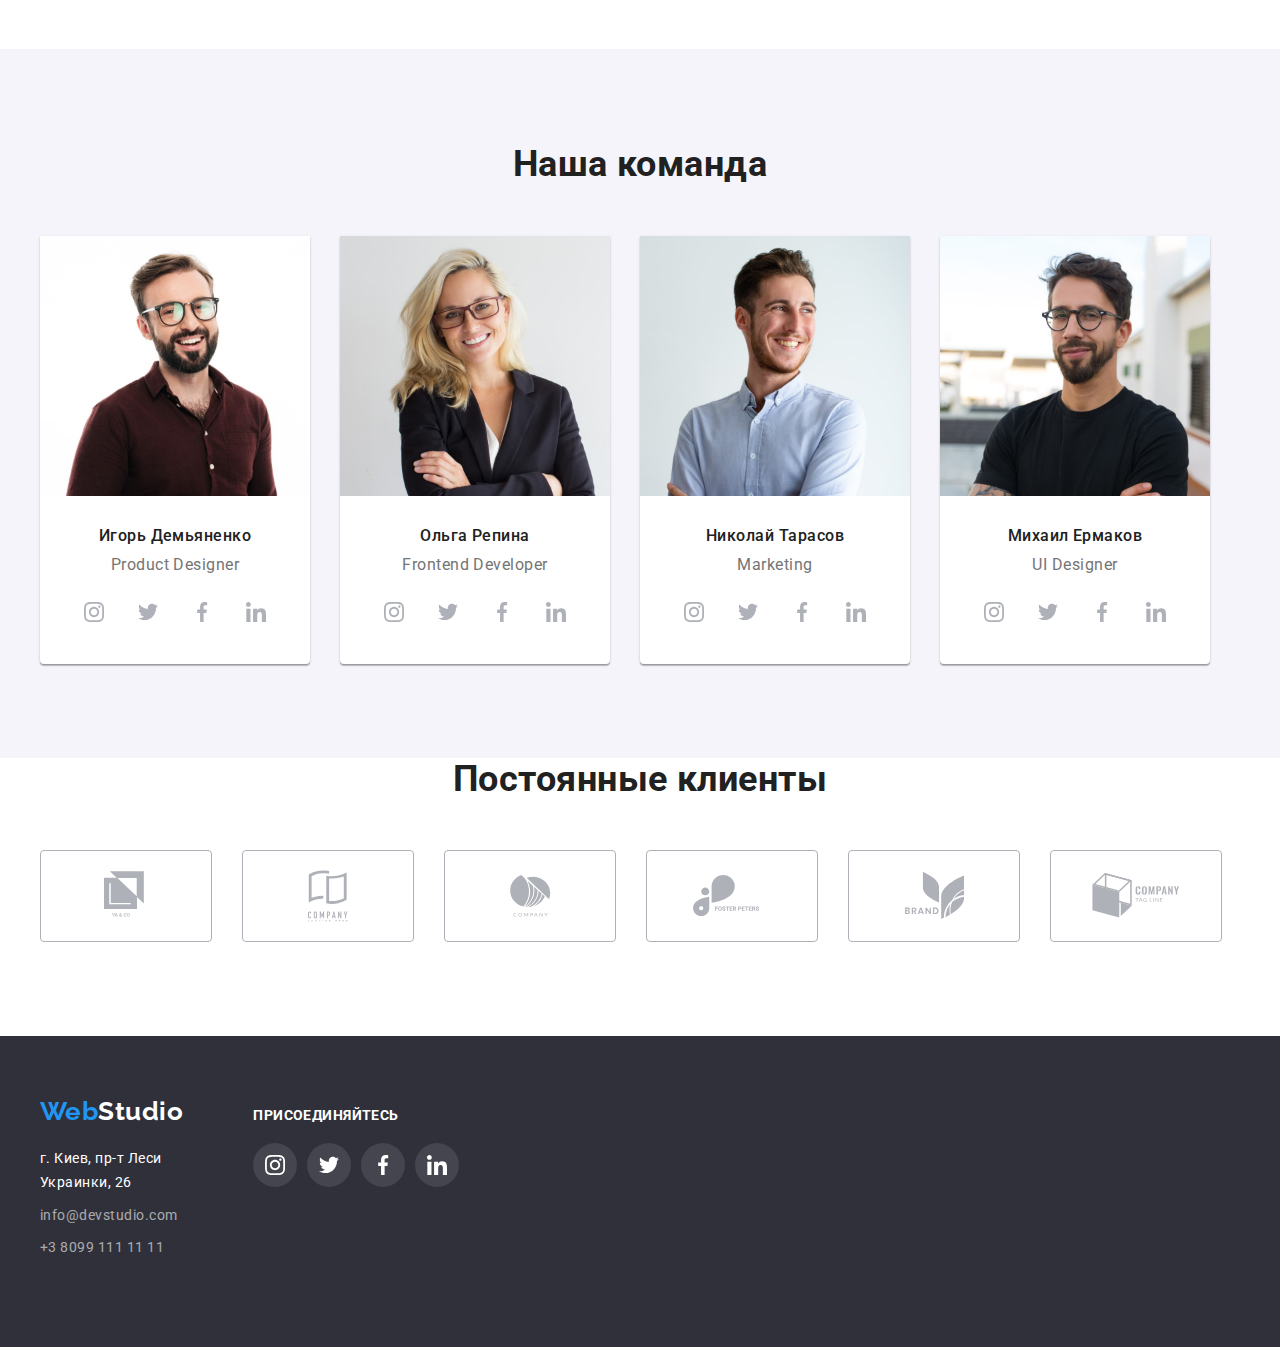
==== commit 2a3e9360: "3" ====
--- a/index.html
+++ b/index.html
@@ -158,15 +158,17 @@
       <section class="crew-section section">
         <div class="container">
           <h2 class="secondary-titles">Наша команда</h2>
-          <ul class="list crew-list">
-            <li class="crew-list-item">
+          <ul class="list crew">
+            <li class="crew-list">
               <img
                 src="./images/Igor.jpg"
                 alt="Фото Игорь Демьяненко"
                 width="270"
               />
-              <h3 class="crew-name">Игорь Демьяненко</h3>
-              <p lang="en" class="crew-profession">Product Designer</p>
+              <div class="crew-list-item">
+                <h3 class="crew-name">Игорь Демьяненко</h3>
+                <p lang="en" class="crew-profession">Product Designer</p>
+              </div>
               <div class="crew-icon-row">
                 <ul class="crew-icon-list list">
                   <li class="crew-icon-item">
@@ -200,14 +202,16 @@
                 </ul>
               </div>
             </li>
-            <li class="crew-list-item">
+            <li class="crew-list">
               <img
                 src="./images/Olga.jpg"
                 alt="Фото Ольга Репина"
                 width="270"
               />
-              <h3 class="crew-name">Ольга Репина</h3>
-              <p lang="en" class="crew-profession">Frontend Developer</p>
+              <div class="crew-list-item">
+                <h3 class="crew-name">Ольга Репина</h3>
+                <p lang="en" class="crew-profession">Frontend Developer</p>
+              </div>
               <div class="crew-icon-row">
                 <ul class="crew-icon-list list">
                   <li class="crew-icon-item">
@@ -241,14 +245,16 @@
                 </ul>
               </div>
             </li>
-            <li class="crew-list-item">
+            <li class="crew-list">
               <img
                 src="./images/Nick.jpg"
                 alt="Фото Николай Тарасов"
                 width="270"
               />
-              <h3 class="crew-name">Николай Тарасов</h3>
-              <p lang="en" class="crew-profession">Marketing</p>
+              <div class="crew-list-item">
+                <h3 class="crew-name">Николай Тарасов</h3>
+                <p lang="en" class="crew-profession">Marketing</p>
+              </div>
               <div class="crew-icon-row">
                 <ul class="crew-icon-list list">
                   <li class="crew-icon-item">
@@ -282,14 +288,16 @@
                 </ul>
               </div>
             </li>
-            <li class="crew-list-item">
+            <li class="crew-list">
               <img
                 src="./images/Michel.jpg"
                 alt="Фото Михаил Ермаков"
                 width="270"
               />
-              <h3 class="crew-name">Михаил Ермаков</h3>
-              <p lang="en" class="crew-profession">UI Designer</p>
+              <div class="crew-list-item">
+                <h3 class="crew-name">Михаил Ермаков</h3>
+                <p lang="en" class="crew-profession">UI Designer</p>
+              </div>
               <div class="crew-icon-row">
                 <ul class="crew-icon-list list">
                   <li class="crew-icon-item">
--- a/css/styles.css
+++ b/css/styles.css
@@ -24,8 +24,17 @@
   color: var(--primary-text-color);
   overflow-x: hidden;
 }
+h1,
+h2,
+h3,
+h4,
+h5,
+h6,
+p {
+  margin-top: 0;
+  margin-bottom: 0;
+}
 .container {
-  margin: 0 auto;
   width: 1200px;
   padding-left: 15px;
   padding-right: 15px;
@@ -146,7 +155,7 @@
 .portfolio-nav {
   display: flex;
   justify-content: center;
-  margin-bottom: 34px;
+  margin-bottom: 50px;
 }
 .portfolio-nav .portfolio-nav-item + .portfolio-nav-item {
   margin-left: 8px;
@@ -253,6 +262,7 @@
 } */
 .feature-list-icon {
   display: block;
+  margin-bottom: 30px;
   width: 270px;
   height: 120px;
   padding: 25px 100px;
@@ -287,6 +297,9 @@
 .courses-list {
   display: flex;
 }
+.courses-section.section {
+  padding-top: 0;
+}
 .courses-list .courses-list-item + .courses-list-item {
   margin-left: 30px;
 }
@@ -303,21 +316,23 @@
 .crew-section {
   background-color: var(--third-background-color);
 }
+.crew {
+  display: flex;
+}
 .crew-list {
-  display: flex;
-}
-.crew-list-item {
   background-color: var(--white-color);
   text-align: center;
   box-shadow: 0px 1px 3px rgba(0, 0, 0, 0.12), 0px 1px 1px rgba(0, 0, 0, 0.14),
     0px 2px 1px rgba(0, 0, 0, 0.2);
   border-radius: 0px 0px 4px 4px;
 }
-.crew-list .crew-list-item + .crew-list-item {
+.crew .crew-list + .crew-list {
   margin-left: 30px;
 }
+.crew-list-item {
+  padding-top: 30px;
+}
 .crew-name {
-  margin-top: 30px;
   margin-bottom: 10px;
   font-weight: 500;
   font-size: 16px;
@@ -356,10 +371,12 @@
 .crew-icon-item:not(:last-child) {
   margin-right: 10px;
 }
+.crew-icon-link:focus,
 .crew-icon-link:hover {
   fill: var(--white-color);
   background-color: var(--accent-color);
   border-radius: 50%;
+  outline: none;
 }
 /* Clients */
 
@@ -412,9 +429,11 @@
   width: 88px;
   height: 45px;
 }
+.clients-link:focus,
 .clients-link:hover {
   border: 1px solid var(--accent-color);
   fill: var(--accent-color);
+  outline: none;
 }
 
 /* Projects */
@@ -432,6 +451,8 @@
   flex-basis: calc(100% / 3 - var(--projects-list-item-gap));
   margin-left: var(--projects-list-item-gap);
   margin-top: var(--projects-list-item-gap);
+  border-right: 1px solid #eeeeee;
+  border-left: 1px solid #eeeeee;
   border-bottom: 1px solid #eeeeee;
 }
 .projects-list-item:hover {
@@ -565,8 +586,10 @@
 .footer-icon-item:not(:last-child) {
   margin-right: 10px;
 }
-.footer-icon-item:hover {
+.footer-icon-link:focus,
+.footer-icon-link:hover {
   fill: var(--white-color);
   background-color: var(--accent-color);
   border-radius: 50%;
-}
+  outline: none;
+}
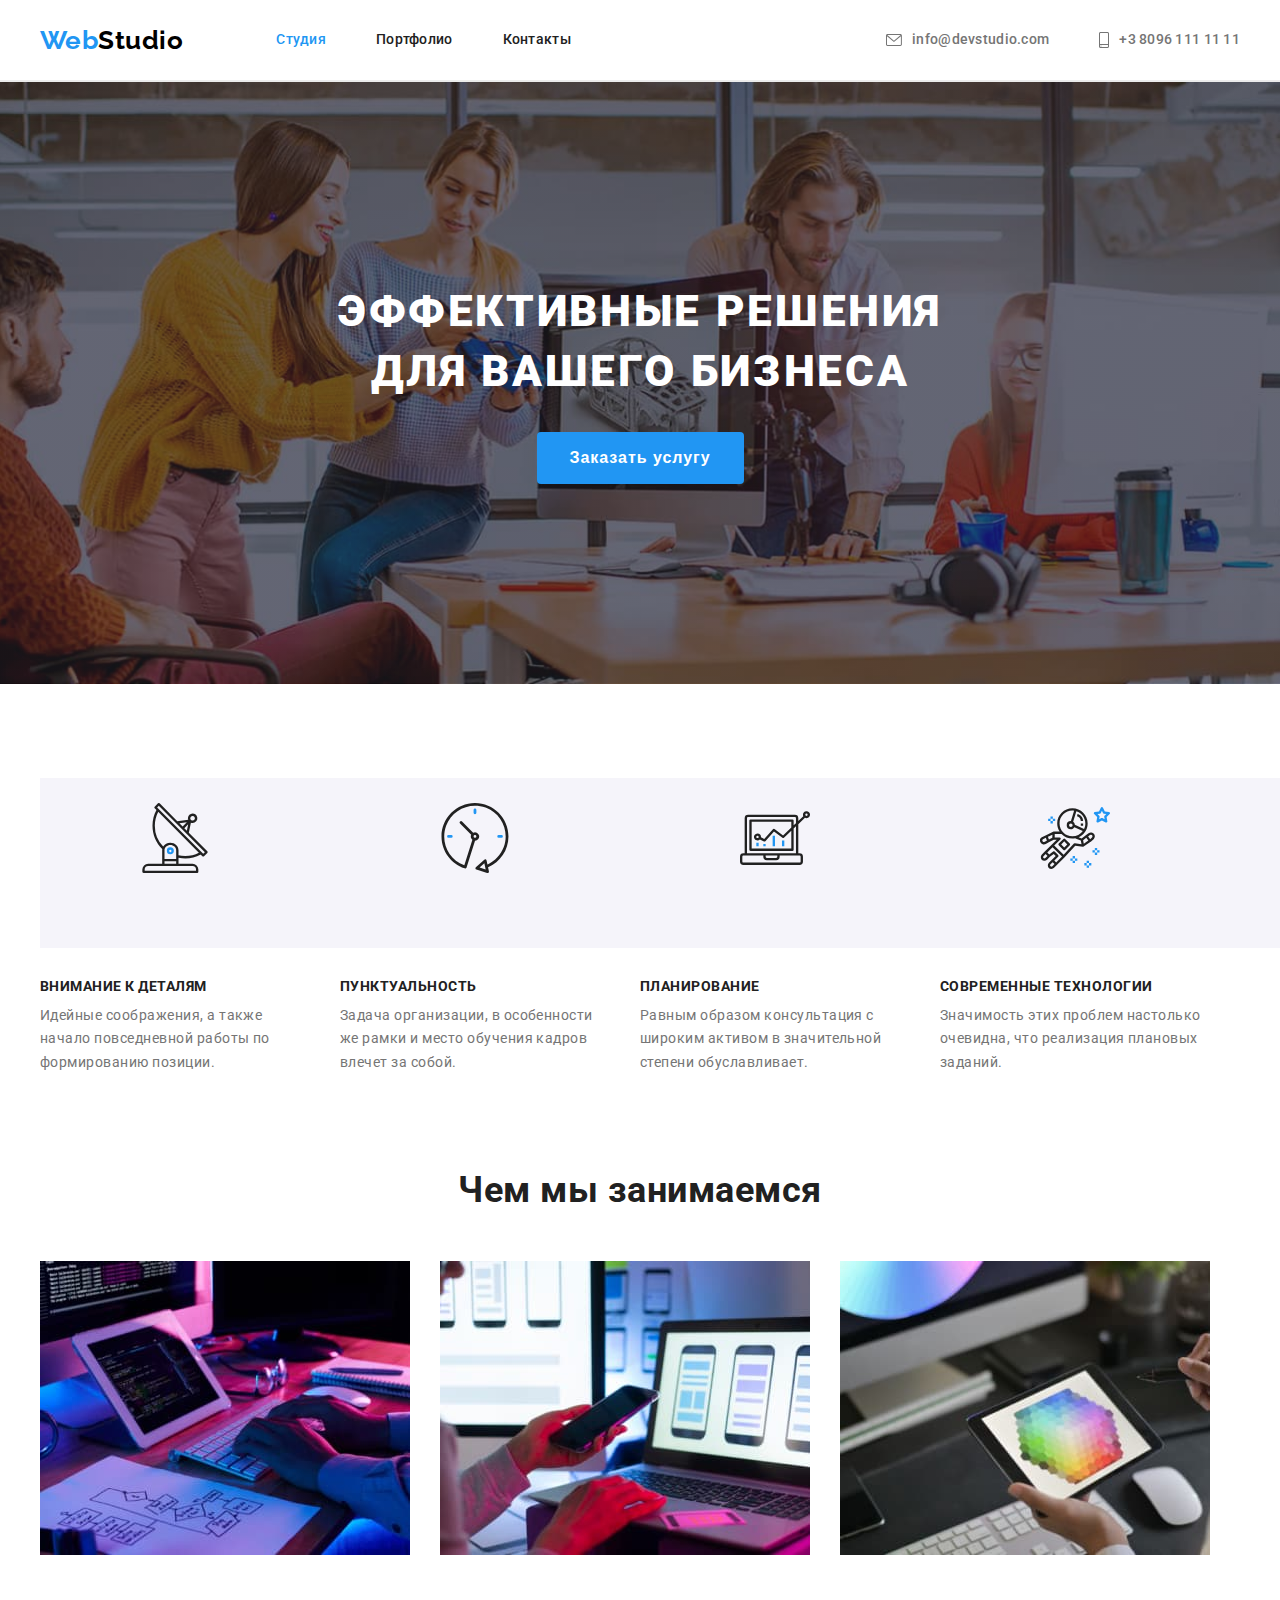
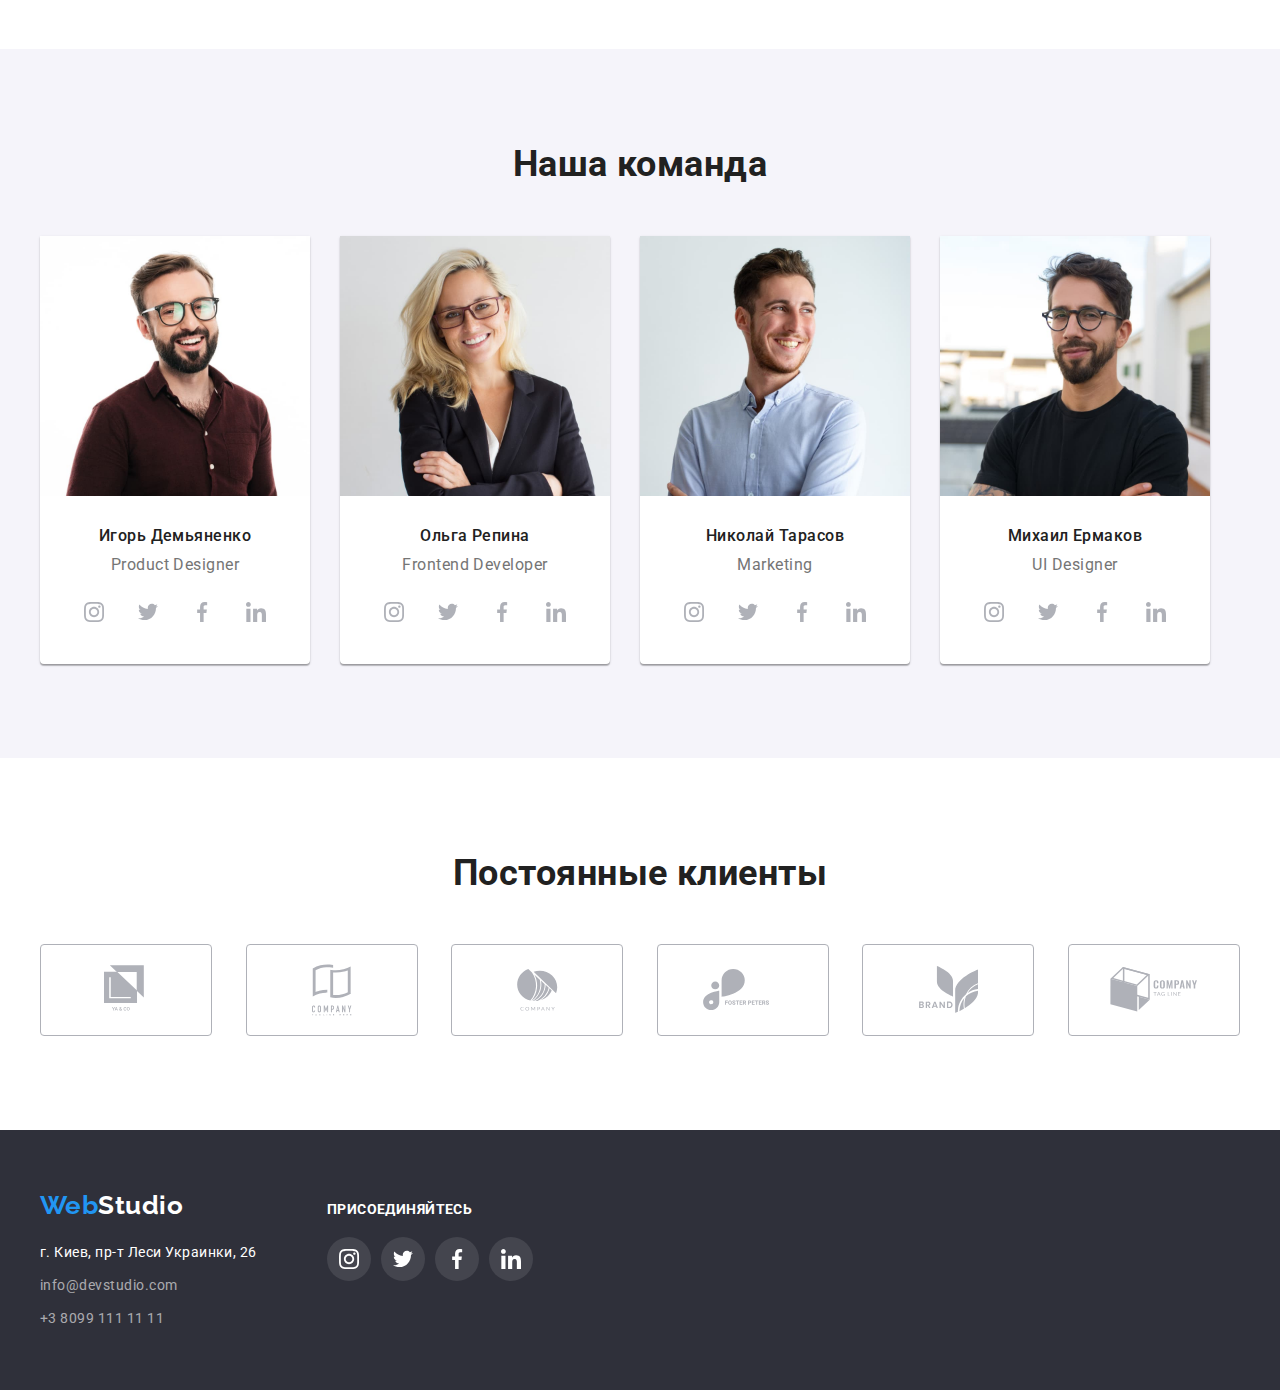
==== commit 09dca52a: "3" ====
--- a/index.html
+++ b/index.html
@@ -335,7 +335,7 @@
         </div>
       </section>
       <!-- Clients -->
-      <section class="client-section">
+      <section class="client-section section">
         <div class="container">
           <h2 class="secondary-titles">Постоянные клиенты</h2>
           <ul class="clients-list list">
@@ -387,7 +387,7 @@
     </main>
     <footer class="footer-bgc">
       <div class="container">
-        <section>
+        <section class="footer-first-part">
           <h2 hidden>Footer</h2>
           <a href="/" class="logo-footer">
             <span class="logo-webletters">Web</span>Studio</a
--- a/css/styles.css
+++ b/css/styles.css
@@ -34,6 +34,12 @@
   margin-top: 0;
   margin-bottom: 0;
 }
+ul,
+ol {
+  margin-top: 0;
+  margin-bottom: 0;
+  padding-left: 0;
+}
 .container {
   width: 1200px;
   padding-left: 15px;
@@ -380,11 +386,9 @@
 }
 /* Clients */
 
-.client-section .container {
-  padding-bottom: 94px;
-}
 .clients-list {
   display: flex;
+  justify-content: space-between;
   padding: 0;
   margin: 0;
 }
@@ -491,7 +495,6 @@
 .projects-entity {
   margin-top: 0;
   margin-bottom: 0;
-  padding-bottom: 20px;
   font-size: 16px;
   line-height: 1.87;
   color: var(--secondary-text-color);
@@ -505,12 +508,9 @@
   padding-bottom: 60px;
   background-color: var(--secondary-background-color);
 }
-.footer-block {
-  display: flex;
-}
-/* .footer-bgc.container {
-  display: flex;
-} */
+.footer-first-part {
+  margin-right: 70px;
+}
 .logo-footer {
   margin-bottom: 20px;
   font-family: Raleway;
@@ -559,7 +559,6 @@
 .footer-icon-row {
   width: 206px;
   height: 80px;
-  margin: 0px 878px 100px 70px;
 }
 .footer-icon-list {
   display: flex;
